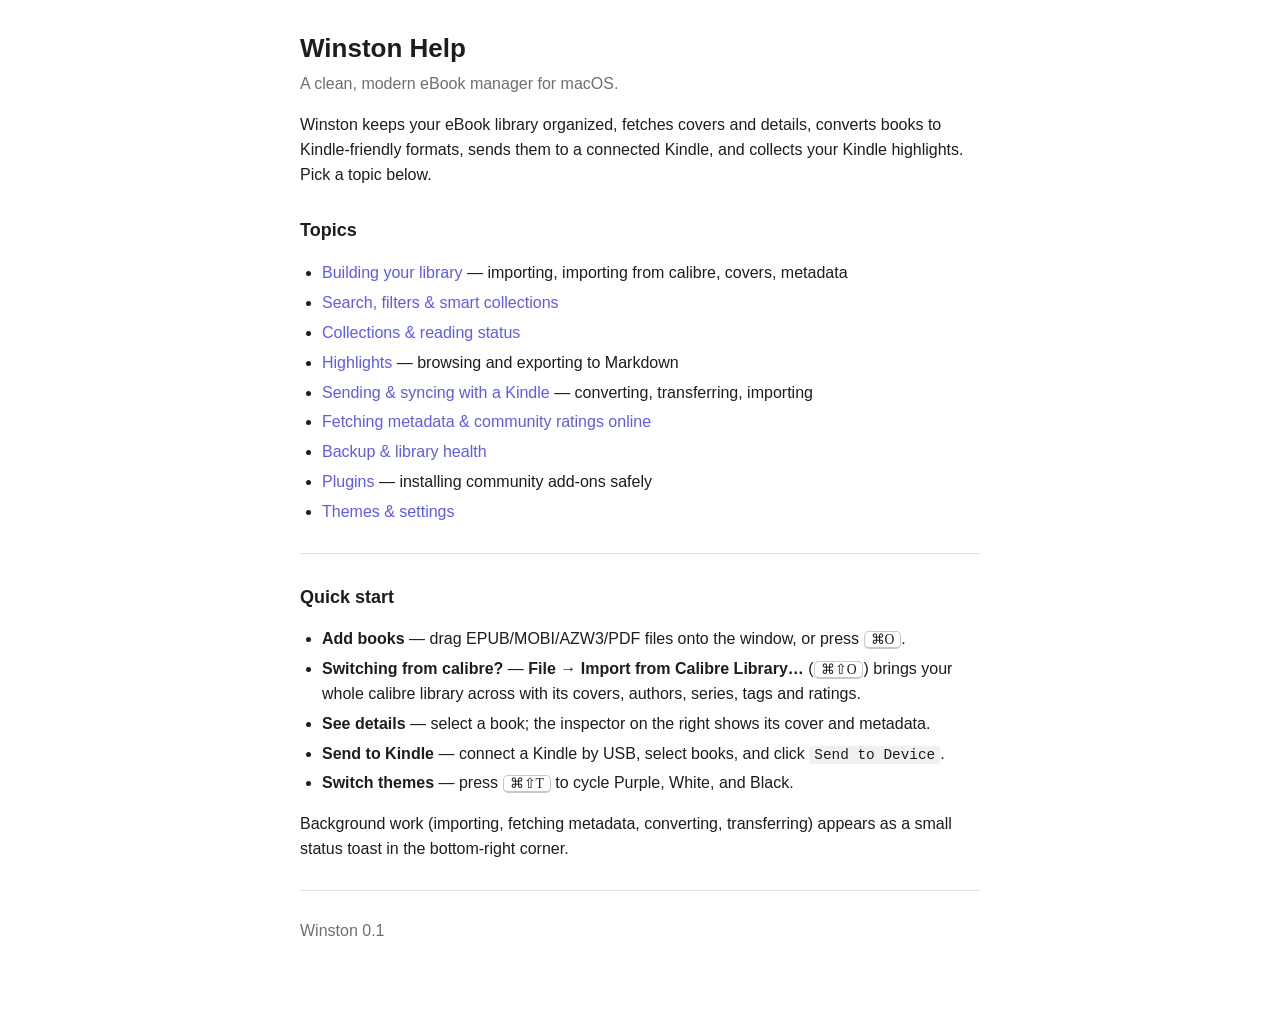
==== Winston/Help/WinstonHelp.help/Contents/Resources/en.lproj/index.html @ a004639d "feat(help): localize the help book" ====
<!DOCTYPE html>
<html lang="en">
<head>
    <meta charset="UTF-8">
    <meta name="AppleTitle" content="cz.annajung.Winston.helpbook">
    <meta name="robots" content="anchors">
    <meta name="description" content="Help for Winston, a macOS eBook manager.">
    <title>Winston Help</title>
    <link rel="stylesheet" href="sty/winston.css">
</head>
<body>
    <h1>Winston Help</h1>
    <p class="subtitle">A clean, modern eBook manager for macOS.</p>

    <p>Winston keeps your eBook library organized, fetches covers and details,
    converts books to Kindle‑friendly formats, sends them to a connected Kindle,
    and collects your Kindle highlights. Pick a topic below.</p>

    <h2>Topics</h2>
    <ul>
        <li><a href="library.html">Building your library</a> — importing, importing from calibre, covers, metadata</li>
        <li><a href="library.html#search">Search, filters &amp; smart collections</a></li>
        <li><a href="library.html#collections">Collections &amp; reading status</a></li>
        <li><a href="library.html#highlights">Highlights</a> — browsing and exporting to Markdown</li>
        <li><a href="kindle.html">Sending &amp; syncing with a Kindle</a> — converting, transferring, importing</li>
        <li><a href="library.html#online">Fetching metadata &amp; community ratings online</a></li>
        <li><a href="library.html#backup">Backup &amp; library health</a></li>
        <li><a href="plugins.html">Plugins</a> — installing community add-ons safely</li>
        <li><a href="kindle.html#themes">Themes &amp; settings</a></li>
    </ul>

    <hr>

    <h2>Quick start</h2>
    <ul>
        <li><b>Add books</b> — drag EPUB/MOBI/AZW3/PDF files onto the window, or press <kbd>⌘O</kbd>.</li>
        <li><b>Switching from calibre?</b> — <b>File → Import from Calibre Library…</b> (<kbd>⌘⇧O</kbd>) brings your whole calibre library across with its covers, authors, series, tags and ratings.</li>
        <li><b>See details</b> — select a book; the inspector on the right shows its cover and metadata.</li>
        <li><b>Send to Kindle</b> — connect a Kindle by USB, select books, and click <span class="badge">Send to Device</span>.</li>
        <li><b>Switch themes</b> — press <kbd>⌘⇧T</kbd> to cycle Purple, White, and Black.</li>
    </ul>

    <p>Background work (importing, fetching metadata, converting, transferring)
    appears as a small status toast in the bottom‑right corner.</p>

    <hr>
    <p class="subtitle">Winston 0.1</p>
</body>
</html>
---- Winston/Help/WinstonHelp.help/Contents/Resources/en.lproj/sty/winston.css ----
:root { color-scheme: light dark; }
body {
    font: -apple-system-body;
    font-family: -apple-system, "SF Pro Text", Helvetica, sans-serif;
    line-height: 1.55;
    margin: 0 auto;
    max-width: 680px;
    padding: 28px 32px 60px;
    color: #1d1d1f;
}
@media (prefers-color-scheme: dark) {
    body { color: #f5f5f7; background: #1e1e1e; }
    a { color: #0a84ff; }
    code, .badge { background: #2c2c2e; }
    hr { border-color: #3a3a3c; }
}
h1 { font-size: 26px; font-weight: 800; margin: 0 0 4px; }
h2 { font-size: 18px; font-weight: 700; margin: 30px 0 8px; }
.subtitle { color: #6e6e73; margin-top: 0; }
a { color: #5e5ce6; text-decoration: none; }
a:hover { text-decoration: underline; }
ul { padding-left: 22px; }
li { margin: 5px 0; }
code, .badge {
    font-family: "SF Mono", ui-monospace, Menlo, monospace;
    font-size: 0.9em; background: #f0f0f2; padding: 1px 5px; border-radius: 4px;
}
hr { border: 0; border-top: 1px solid #e0e0e2; margin: 28px 0; }
.nav a { margin-right: 14px; font-weight: 600; }
kbd {
    font-family: -apple-system; border: 1px solid #c7c7cc; border-bottom-width: 2px;
    border-radius: 5px; padding: 0 6px; font-size: 0.85em;
}
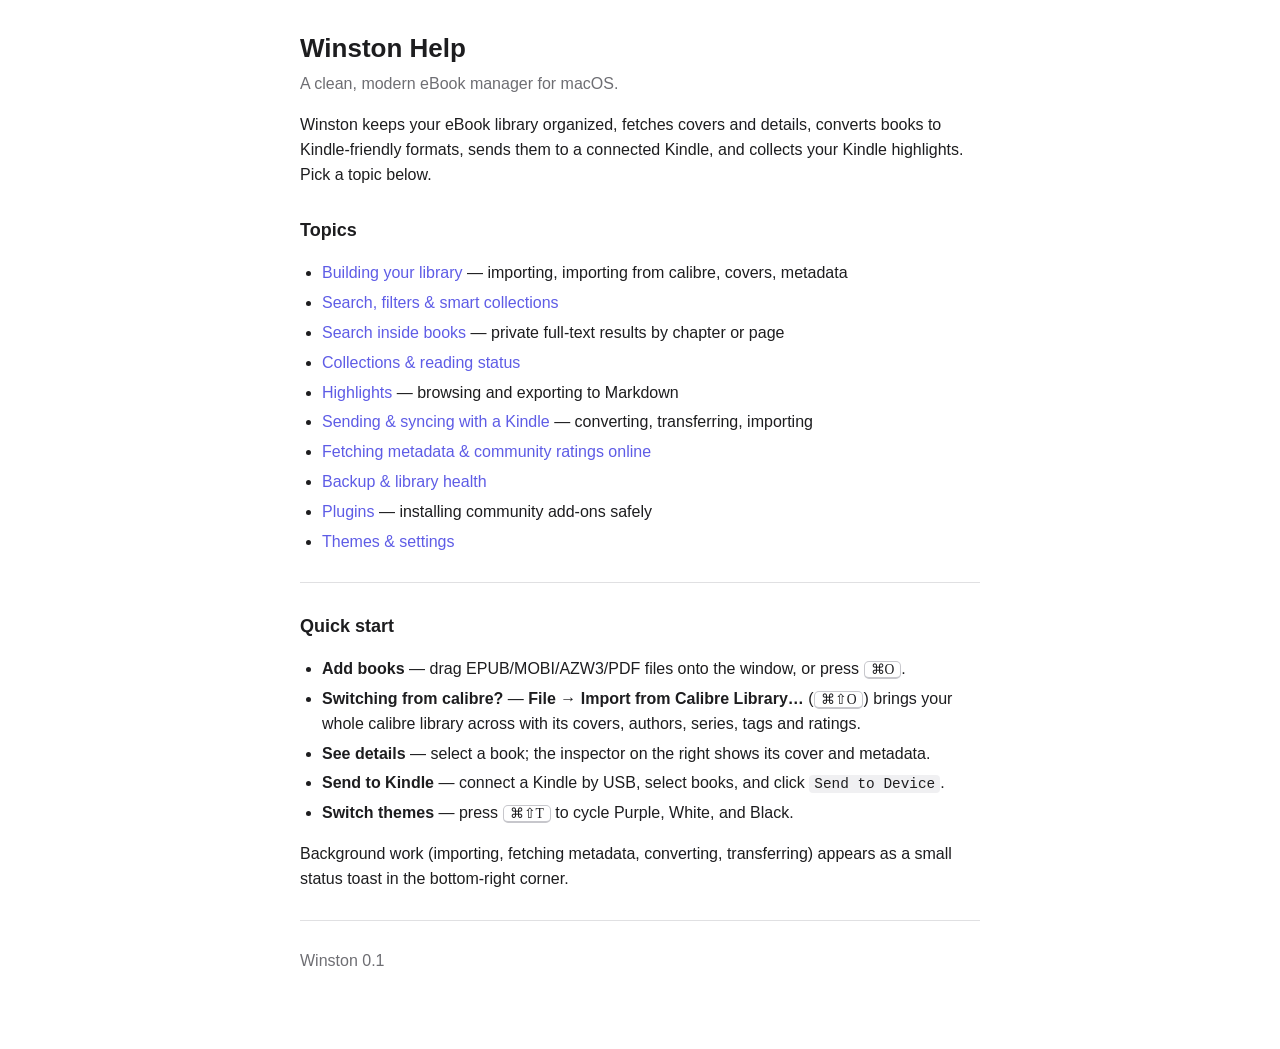
==== commit 73723db1: "feat(search): add local full-text book search" ====
--- a/Winston/Help/WinstonHelp.help/Contents/Resources/en.lproj/index.html
+++ b/Winston/Help/WinstonHelp.help/Contents/Resources/en.lproj/index.html
@@ -20,6 +20,7 @@
     <ul>
         <li><a href="library.html">Building your library</a> — importing, importing from calibre, covers, metadata</li>
         <li><a href="library.html#search">Search, filters &amp; smart collections</a></li>
+        <li><a href="library.html#full-text">Search inside books</a> — private full-text results by chapter or page</li>
         <li><a href="library.html#collections">Collections &amp; reading status</a></li>
         <li><a href="library.html#highlights">Highlights</a> — browsing and exporting to Markdown</li>
         <li><a href="kindle.html">Sending &amp; syncing with a Kindle</a> — converting, transferring, importing</li>
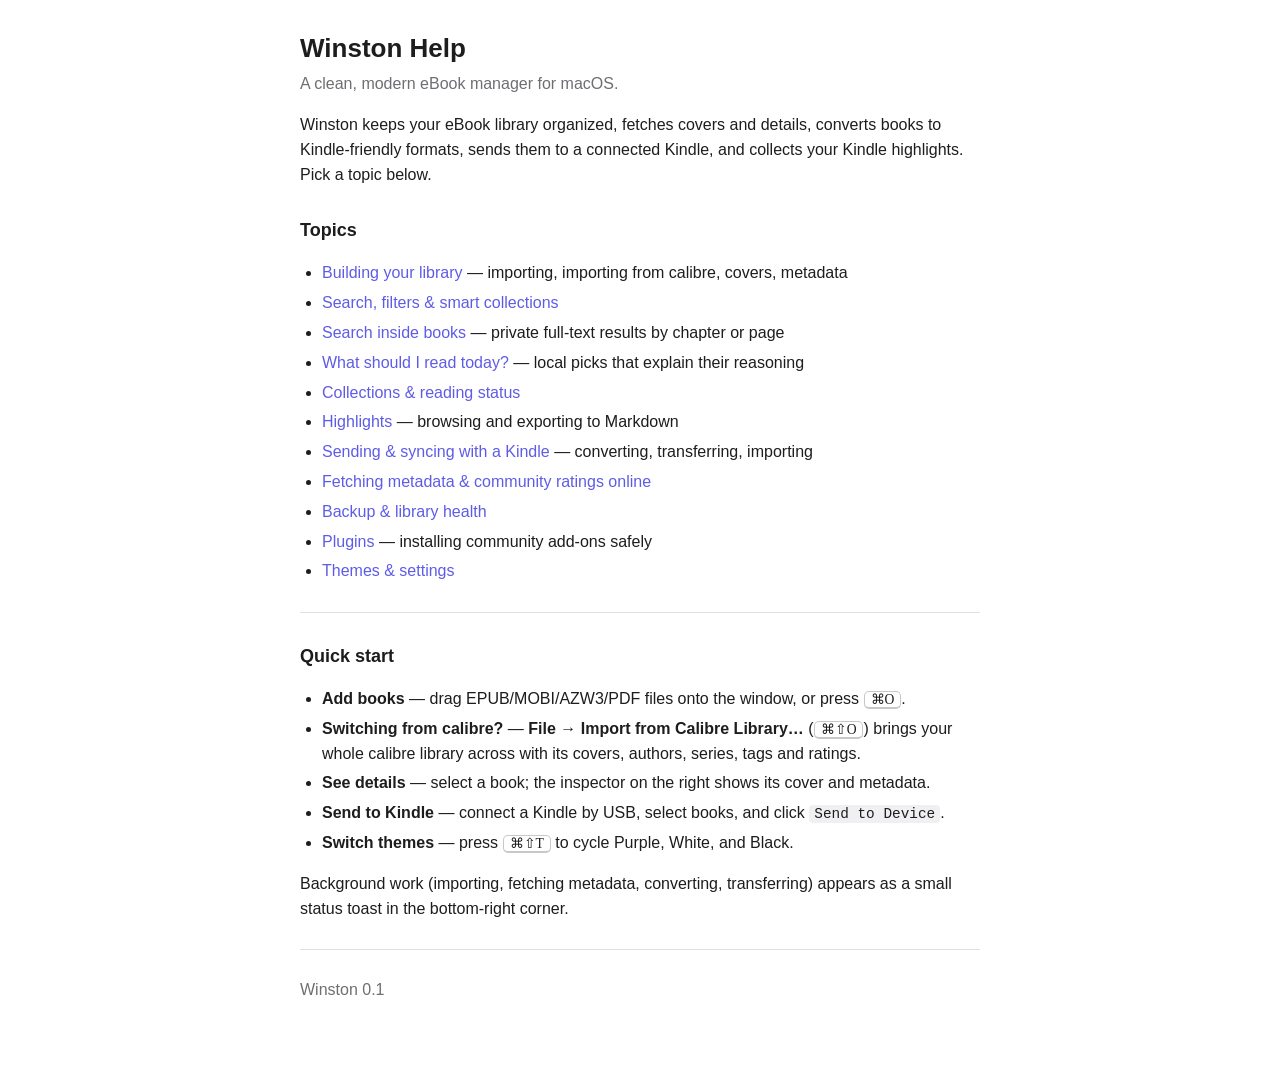
==== commit bbc1160b: "feat(library): add reading recommendations" ====
--- a/Winston/Help/WinstonHelp.help/Contents/Resources/en.lproj/index.html
+++ b/Winston/Help/WinstonHelp.help/Contents/Resources/en.lproj/index.html
@@ -21,6 +21,7 @@
         <li><a href="library.html">Building your library</a> — importing, importing from calibre, covers, metadata</li>
         <li><a href="library.html#search">Search, filters &amp; smart collections</a></li>
         <li><a href="library.html#full-text">Search inside books</a> — private full-text results by chapter or page</li>
+        <li><a href="library.html#read-today">What should I read today?</a> — local picks that explain their reasoning</li>
         <li><a href="library.html#collections">Collections &amp; reading status</a></li>
         <li><a href="library.html#highlights">Highlights</a> — browsing and exporting to Markdown</li>
         <li><a href="kindle.html">Sending &amp; syncing with a Kindle</a> — converting, transferring, importing</li>
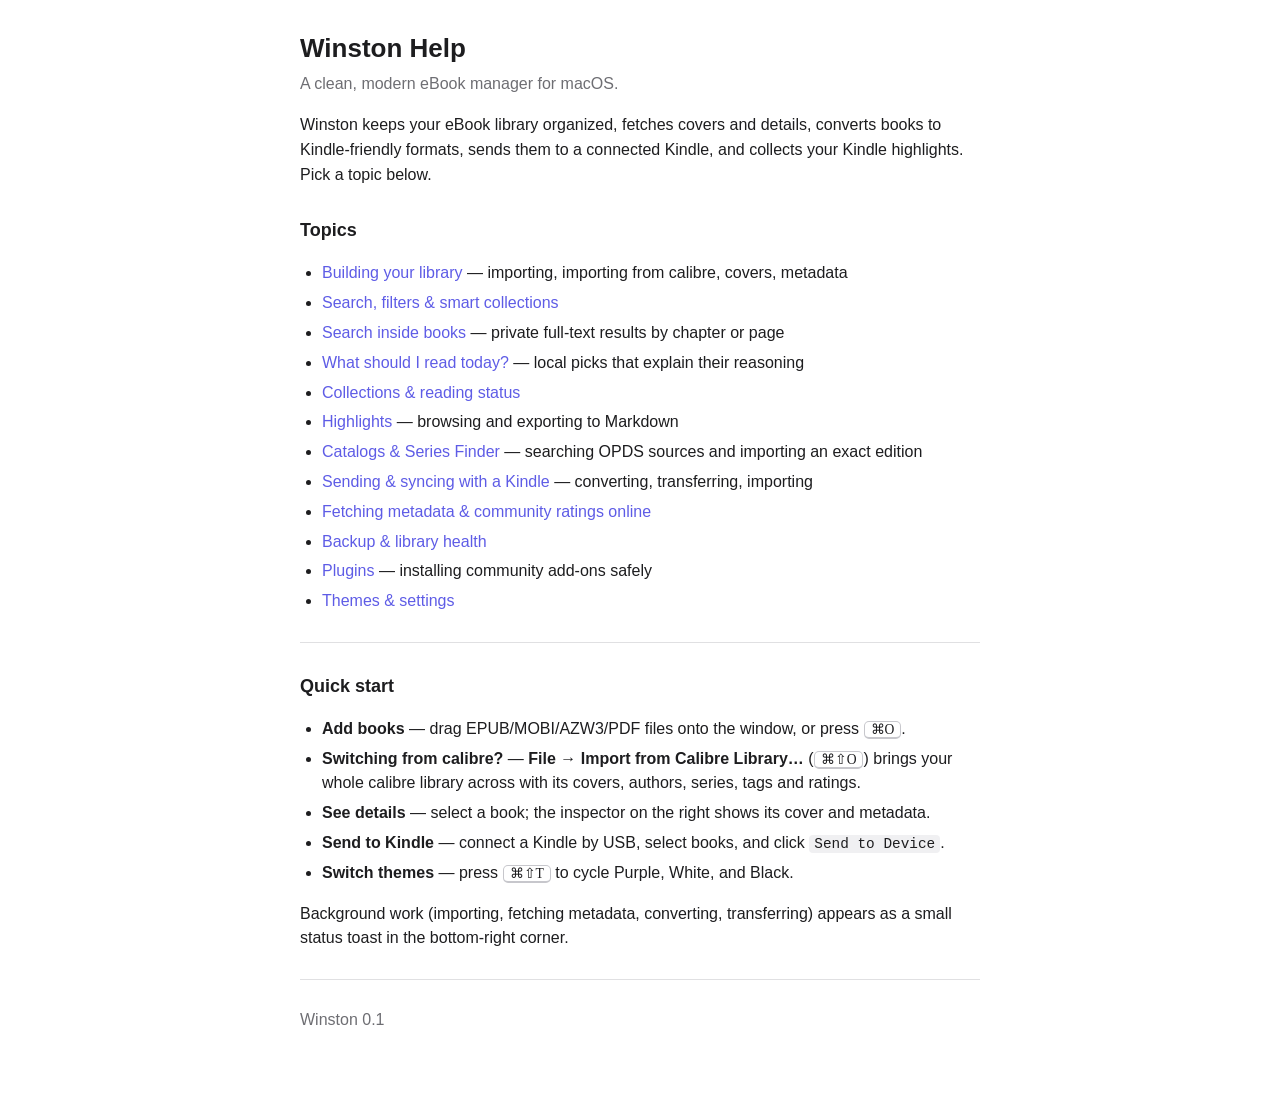
==== commit 66e2f727: "feat(opds): expose catalog settings" ====
--- a/Winston/Help/WinstonHelp.help/Contents/Resources/en.lproj/index.html
+++ b/Winston/Help/WinstonHelp.help/Contents/Resources/en.lproj/index.html
@@ -24,6 +24,7 @@
         <li><a href="library.html#read-today">What should I read today?</a> — local picks that explain their reasoning</li>
         <li><a href="library.html#collections">Collections &amp; reading status</a></li>
         <li><a href="library.html#highlights">Highlights</a> — browsing and exporting to Markdown</li>
+        <li><a href="catalogs.html">Catalogs &amp; Series Finder</a> — searching OPDS sources and importing an exact edition</li>
         <li><a href="kindle.html">Sending &amp; syncing with a Kindle</a> — converting, transferring, importing</li>
         <li><a href="library.html#online">Fetching metadata &amp; community ratings online</a></li>
         <li><a href="library.html#backup">Backup &amp; library health</a></li>
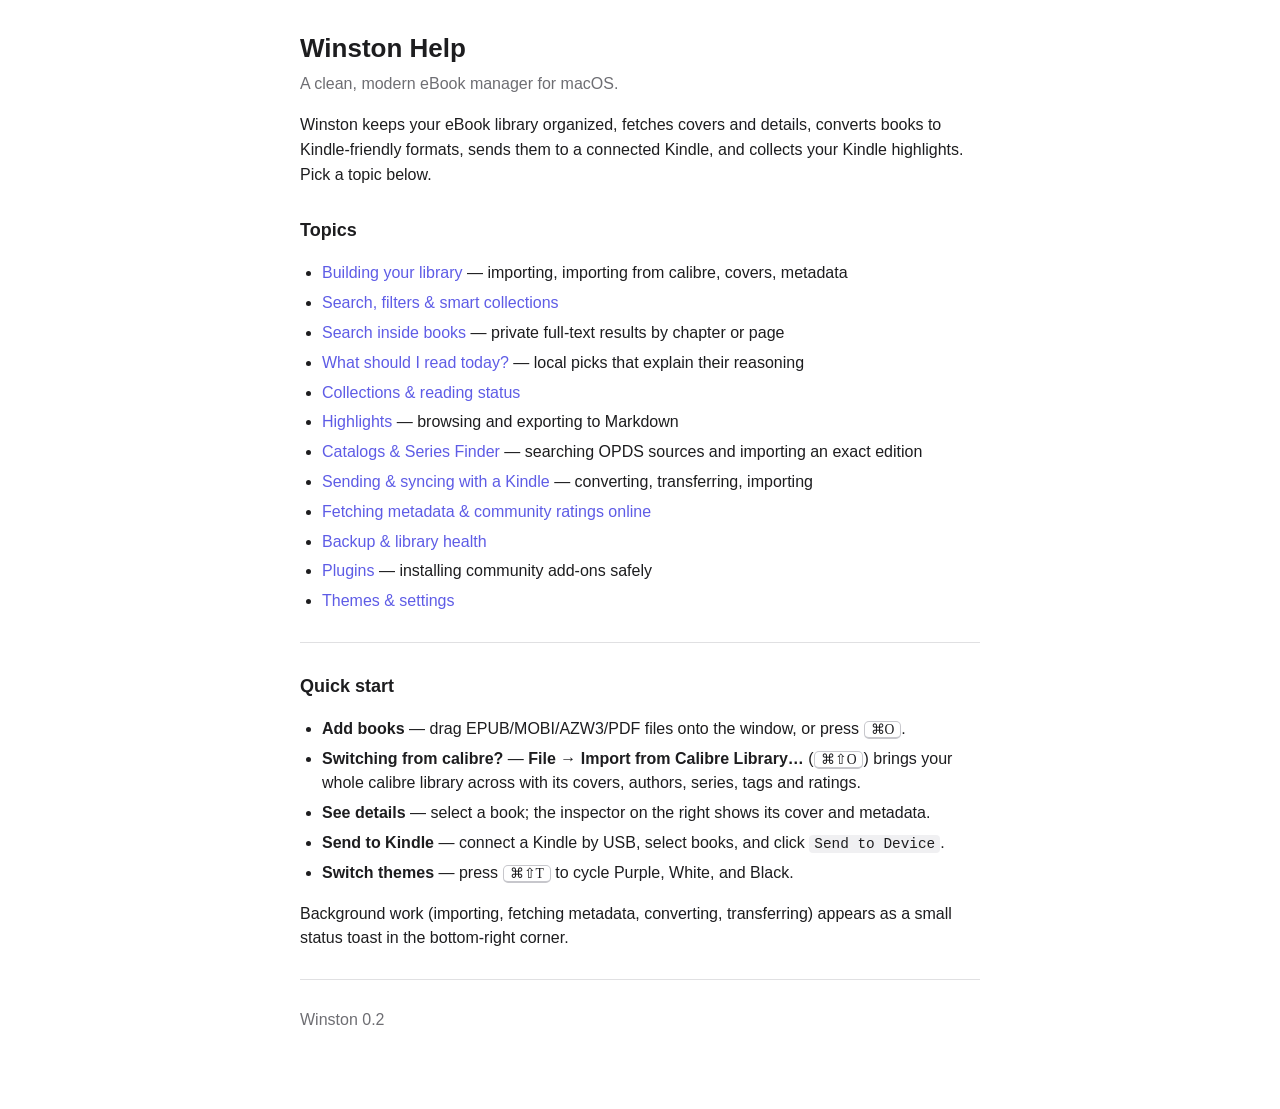
==== commit 8c480e74: "chore(release): prepare Winston 0.2" ====
--- a/Winston/Help/WinstonHelp.help/Contents/Resources/en.lproj/index.html
+++ b/Winston/Help/WinstonHelp.help/Contents/Resources/en.lproj/index.html
@@ -47,6 +47,6 @@
     appears as a small status toast in the bottom‑right corner.</p>
 
     <hr>
-    <p class="subtitle">Winston 0.1</p>
+    <p class="subtitle">Winston 0.2</p>
 </body>
 </html>
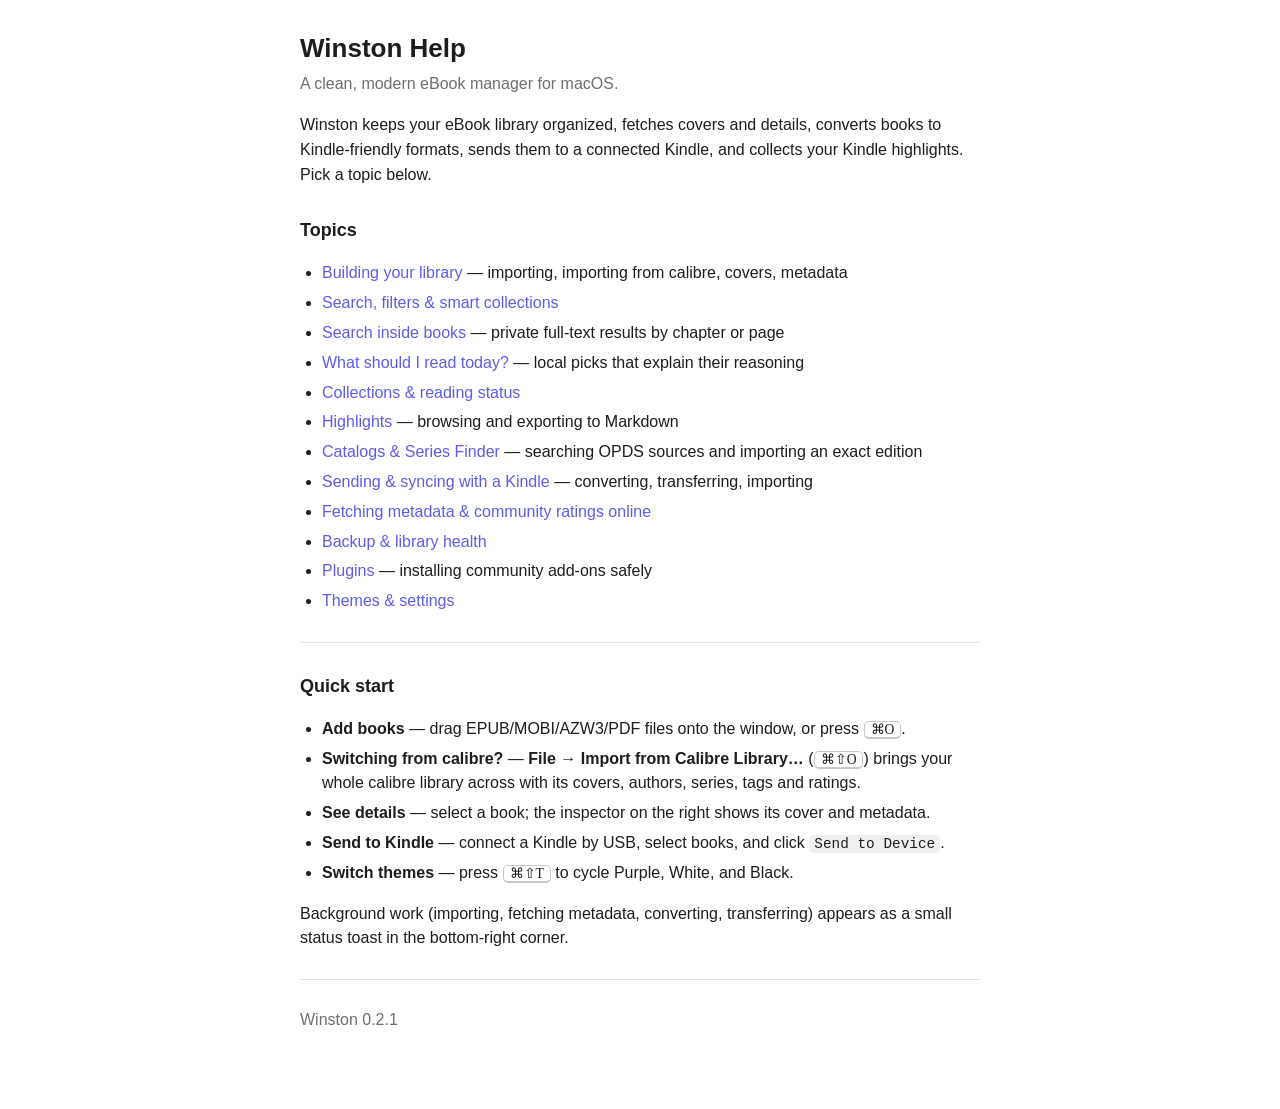
==== commit 54473ca2: "chore(release): prepare Winston 0.2.1" ====
--- a/Winston/Help/WinstonHelp.help/Contents/Resources/en.lproj/index.html
+++ b/Winston/Help/WinstonHelp.help/Contents/Resources/en.lproj/index.html
@@ -47,6 +47,6 @@
     appears as a small status toast in the bottom‑right corner.</p>
 
     <hr>
-    <p class="subtitle">Winston 0.2</p>
+    <p class="subtitle">Winston 0.2.1</p>
 </body>
 </html>
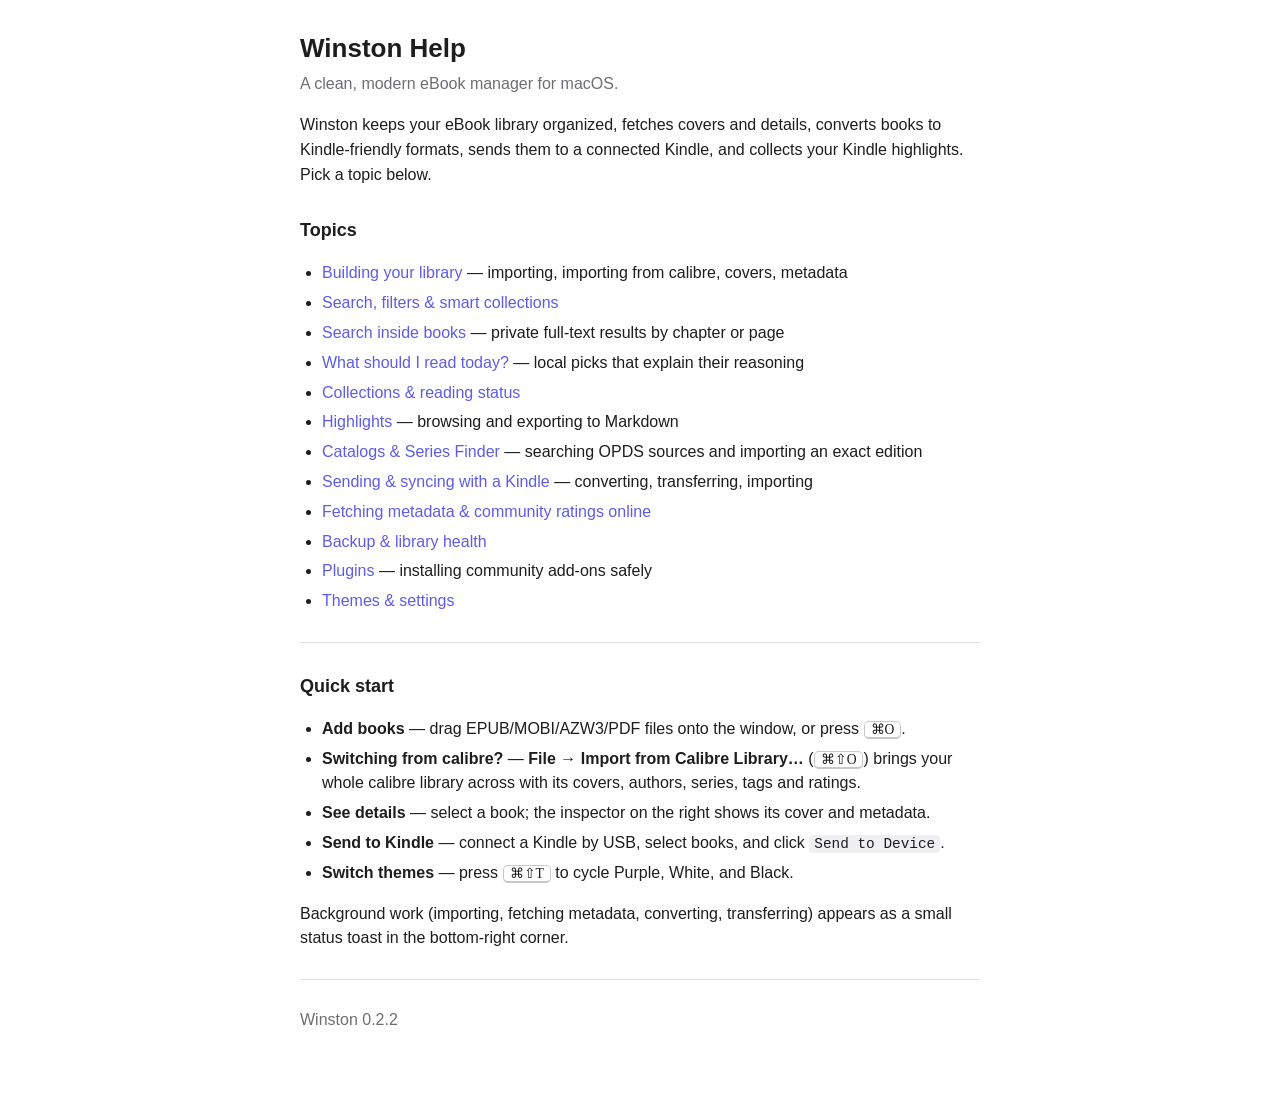
==== commit c7cfd40a: "chore(release): prepare Winston 0.2.2" ====
--- a/Winston/Help/WinstonHelp.help/Contents/Resources/en.lproj/index.html
+++ b/Winston/Help/WinstonHelp.help/Contents/Resources/en.lproj/index.html
@@ -47,6 +47,6 @@
     appears as a small status toast in the bottom‑right corner.</p>
 
     <hr>
-    <p class="subtitle">Winston 0.2.1</p>
+    <p class="subtitle">Winston 0.2.2</p>
 </body>
 </html>
